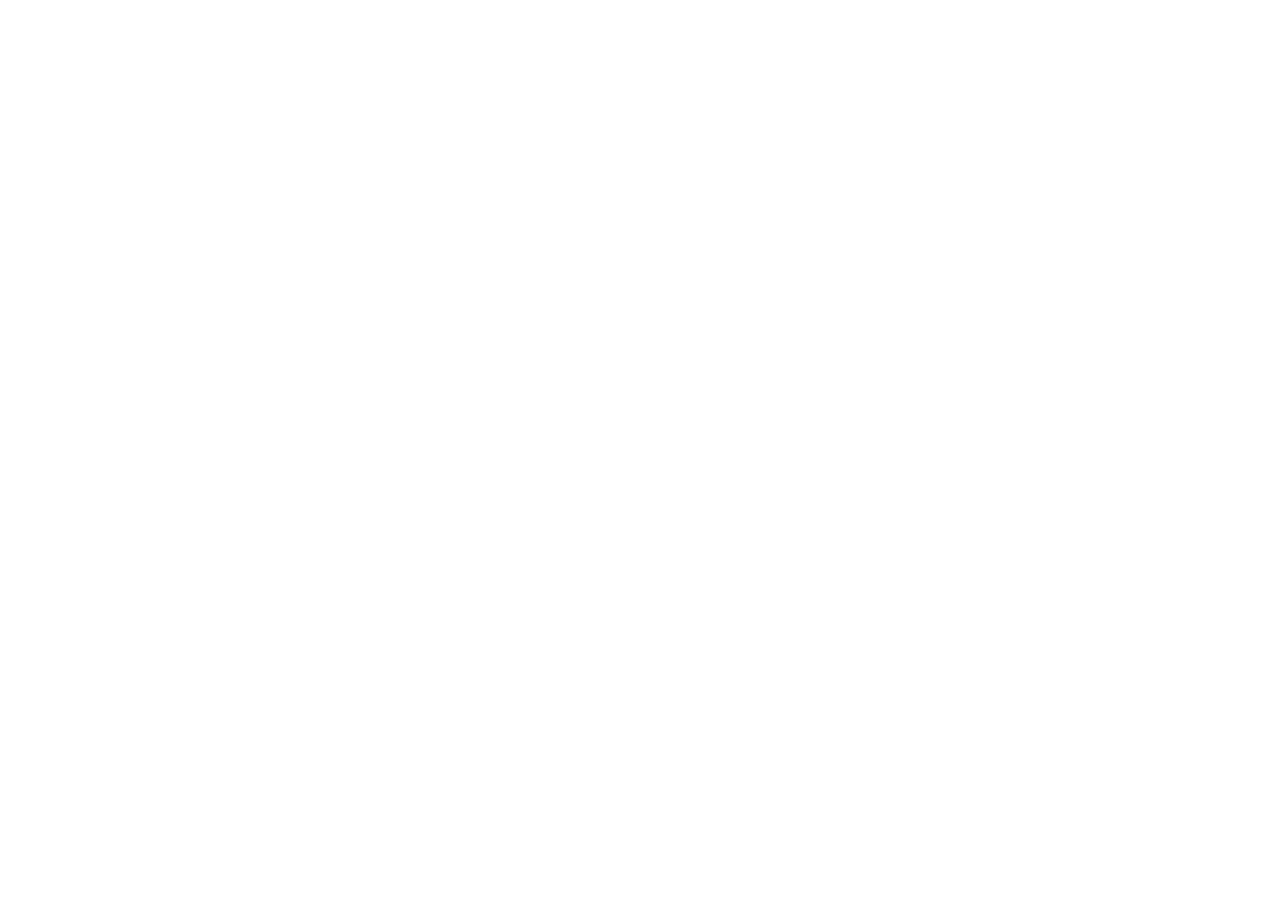
==== index.html @ 7b85c8d9 "Create index.html" ====
<html> <head> <meta name="viewport" content="width=device-width, initial-scale=1.0, maximum-scale=1.0, user-scalable=0"> <title>Paste Keyboard User Feedback</title> <style type="text/css"> html{ margin: 0; height: 100%; overflow: hidden; } iframe{ position: absolute; left:0; right:0; bottom:0; top:0; border:0; } </style> </head> <body> <iframe id="typeform-full" width="100%" height="100%" frameborder="0" allow="camera; microphone; autoplay; encrypted-media;" src="https://form.typeform.com/to/qoejDIVG?typeform-medium=embed-snippet"></iframe> <script type="text/javascript" src="https://embed.typeform.com/embed.js"></script> </body> </html>
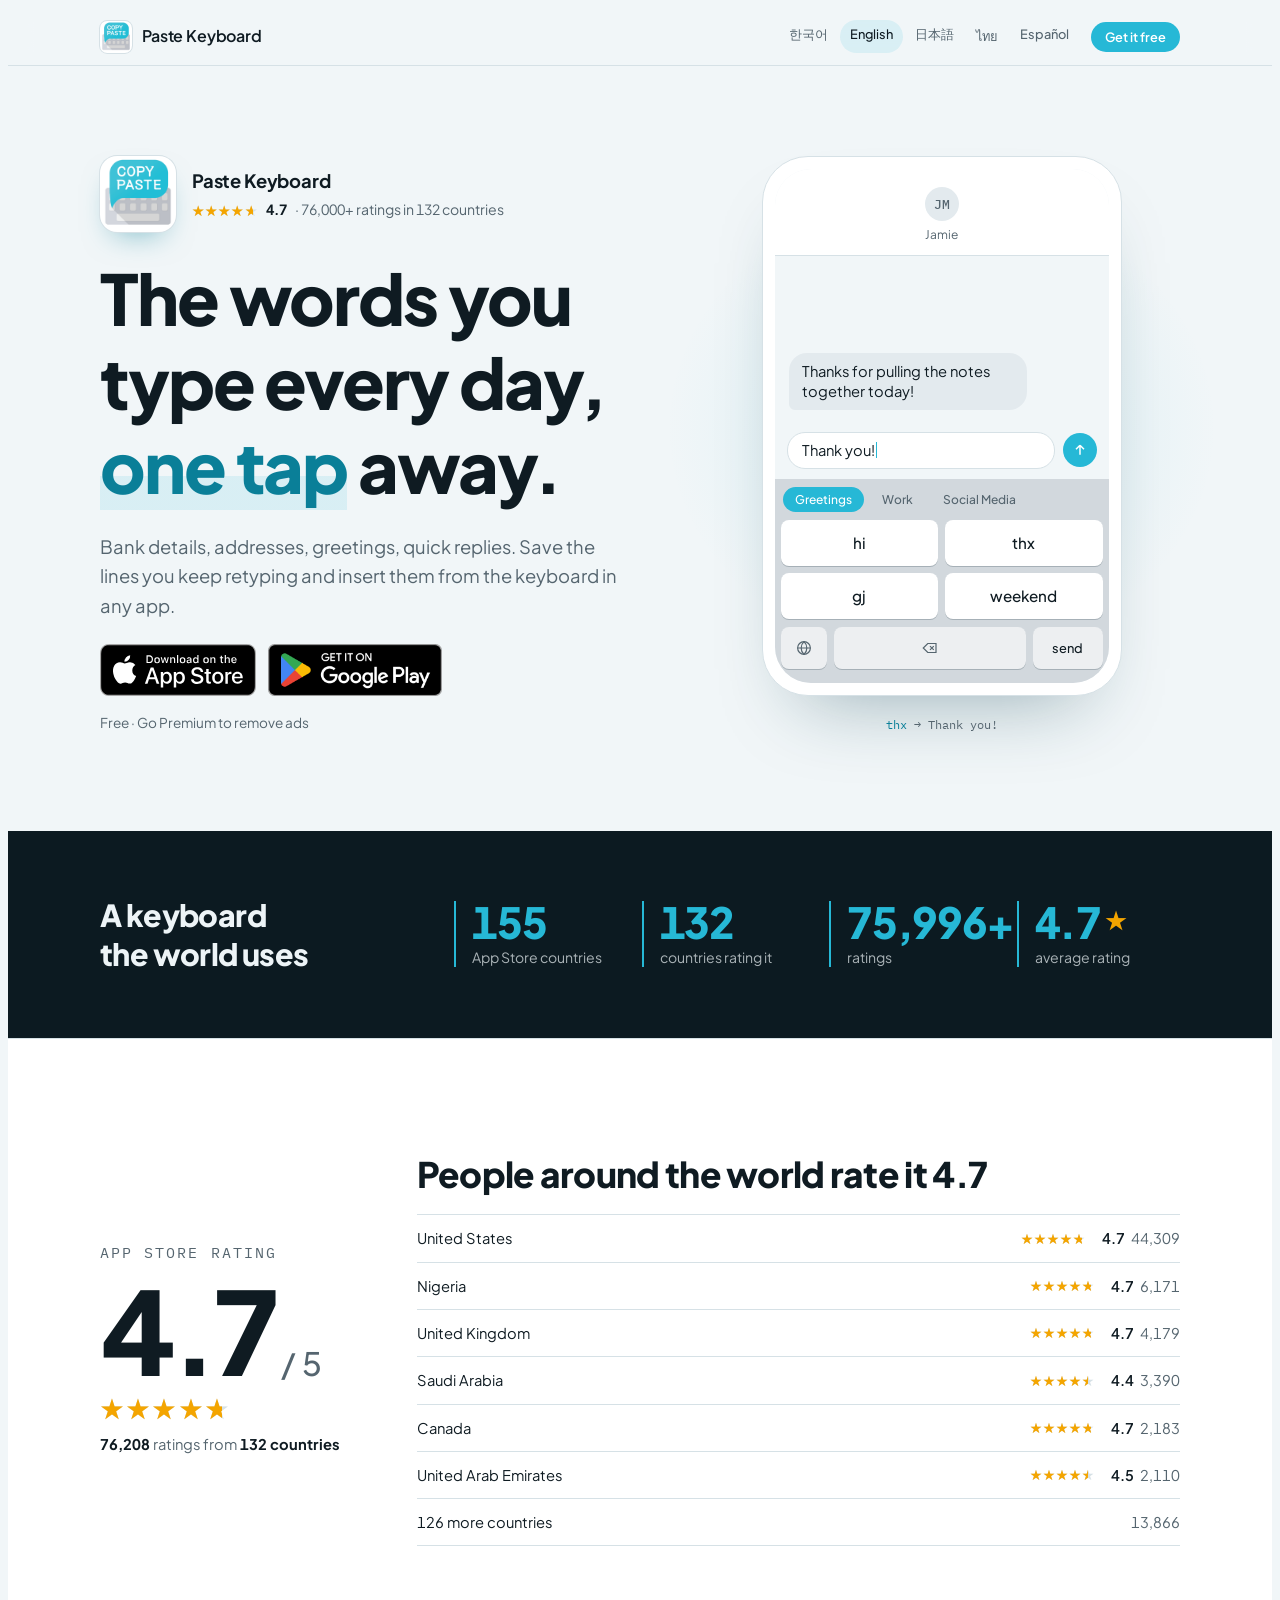
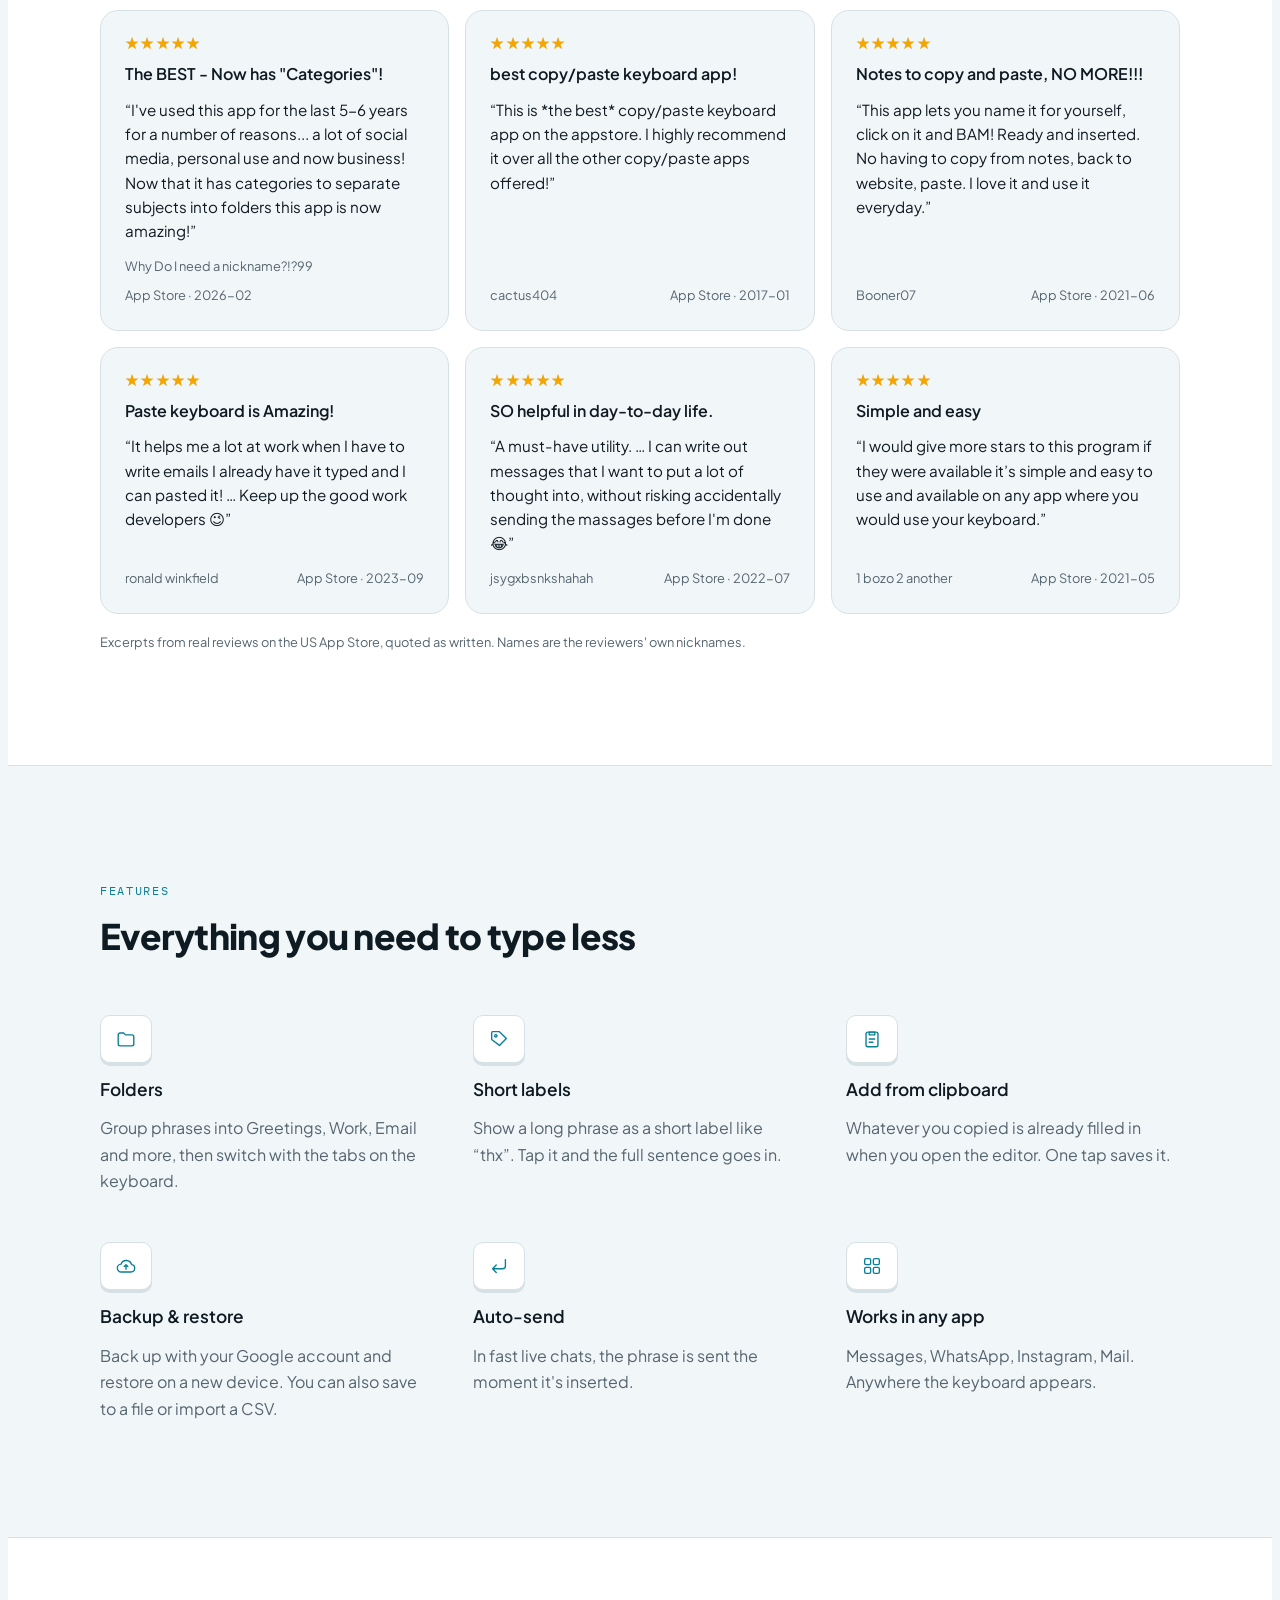
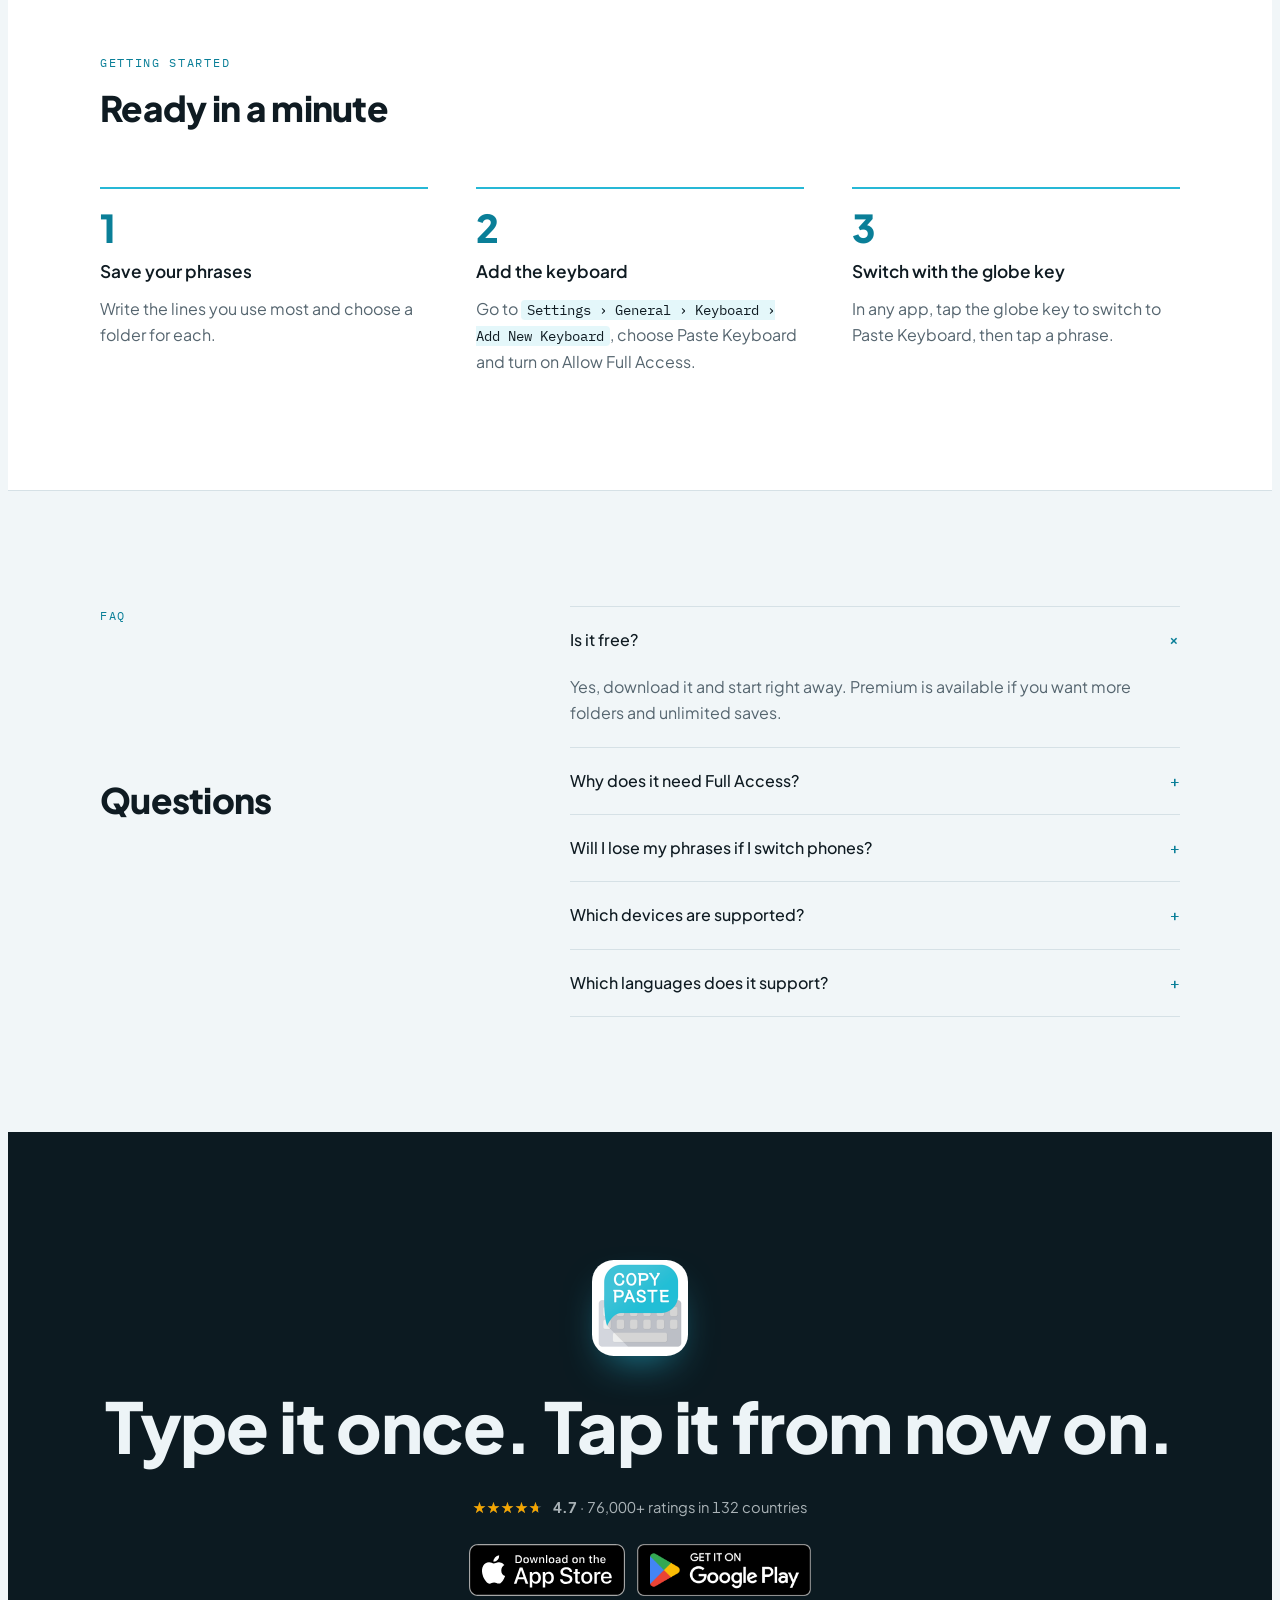
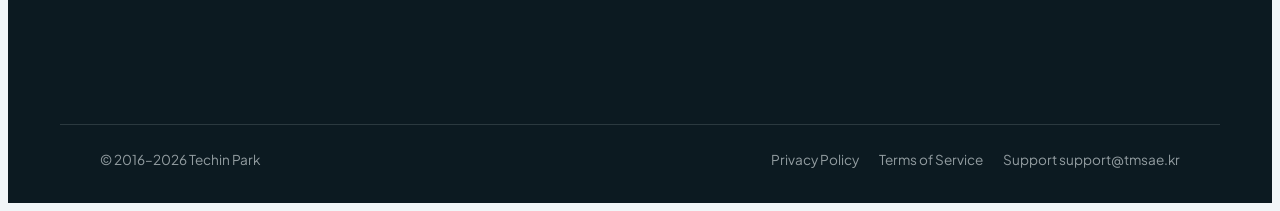
==== commit 15d643f8: "website: pastekeyboard-swift@21908cc 빌드 반영" ====
--- a/index.html
+++ b/index.html
@@ -1 +1,30 @@
-<html> <head> <meta name="viewport" content="width=device-width, initial-scale=1.0, maximum-scale=1.0, user-scalable=0"> <title>Paste Keyboard User Feedback</title> <style type="text/css"> html{ margin: 0; height: 100%; overflow: hidden; } iframe{ position: absolute; left:0; right:0; bottom:0; top:0; border:0; } </style> </head> <body> <iframe id="typeform-full" width="100%" height="100%" frameborder="0" allow="camera; microphone; autoplay; encrypted-media;" src="https://form.typeform.com/to/qoejDIVG?typeform-medium=embed-snippet"></iframe> <script type="text/javascript" src="https://embed.typeform.com/embed.js"></script> </body> </html>
+<!doctype html>
+<html lang="en">
+<head>
+<meta charset="utf-8">
+<meta name="viewport" content="width=device-width, initial-scale=1">
+<title>Paste Keyboard | Insert saved phrases with one tap (iPhone &amp; Android)</title>
+<meta name="description" content="Save the phrases you type every day and insert them from the keyboard in any app. Rated 4.7 from 76,000+ App Store ratings across 132 countries. Free.">
+<link rel="alternate" hreflang="ko" href="https://pastekeyboard.com/ko/">
+<link rel="alternate" hreflang="en" href="https://pastekeyboard.com/en/">
+<link rel="alternate" hreflang="ja" href="https://pastekeyboard.com/ja/">
+<link rel="alternate" hreflang="th" href="https://pastekeyboard.com/th/">
+<link rel="alternate" hreflang="es" href="https://pastekeyboard.com/es/">
+<link rel="alternate" hreflang="x-default" href="https://pastekeyboard.com/">
+<link rel="icon" type="image/png" sizes="32x32" href="/assets/favicon-32.png">
+<meta property="og:title" content="Paste Keyboard | Insert saved phrases with one tap (iPhone &amp; Android)">
+<meta property="og:description" content="Save the phrases you type every day and insert them from the keyboard in any app. Rated 4.7 from 76,000+ App Store ratings across 132 countries. Free.">
+<meta property="og:image" content="https://pastekeyboard.com/og/og-en.png">
+<meta name="twitter:card" content="summary_large_image">
+<script>
+  (function () {
+    var langs = ["ko","en","ja","th","es"];
+    var pick = (navigator.languages || [navigator.language || "en"]).map(function (l) { return l.slice(0, 2).toLowerCase(); }).find(function (l) { return langs.indexOf(l) >= 0; });
+    location.replace("/" + (pick || "en") + "/");
+  })();
+</script>
+</head>
+<body style="font-family: system-ui, sans-serif; padding: 40px 16px; text-align: center;">
+<p><a href="/ko/" hreflang="ko" lang="ko">한국어</a> · <a href="/en/" hreflang="en" lang="en">English</a> · <a href="/ja/" hreflang="ja" lang="ja">日本語</a> · <a href="/th/" hreflang="th" lang="th">ไทย</a> · <a href="/es/" hreflang="es" lang="es">Español</a></p>
+</body>
+</html>
